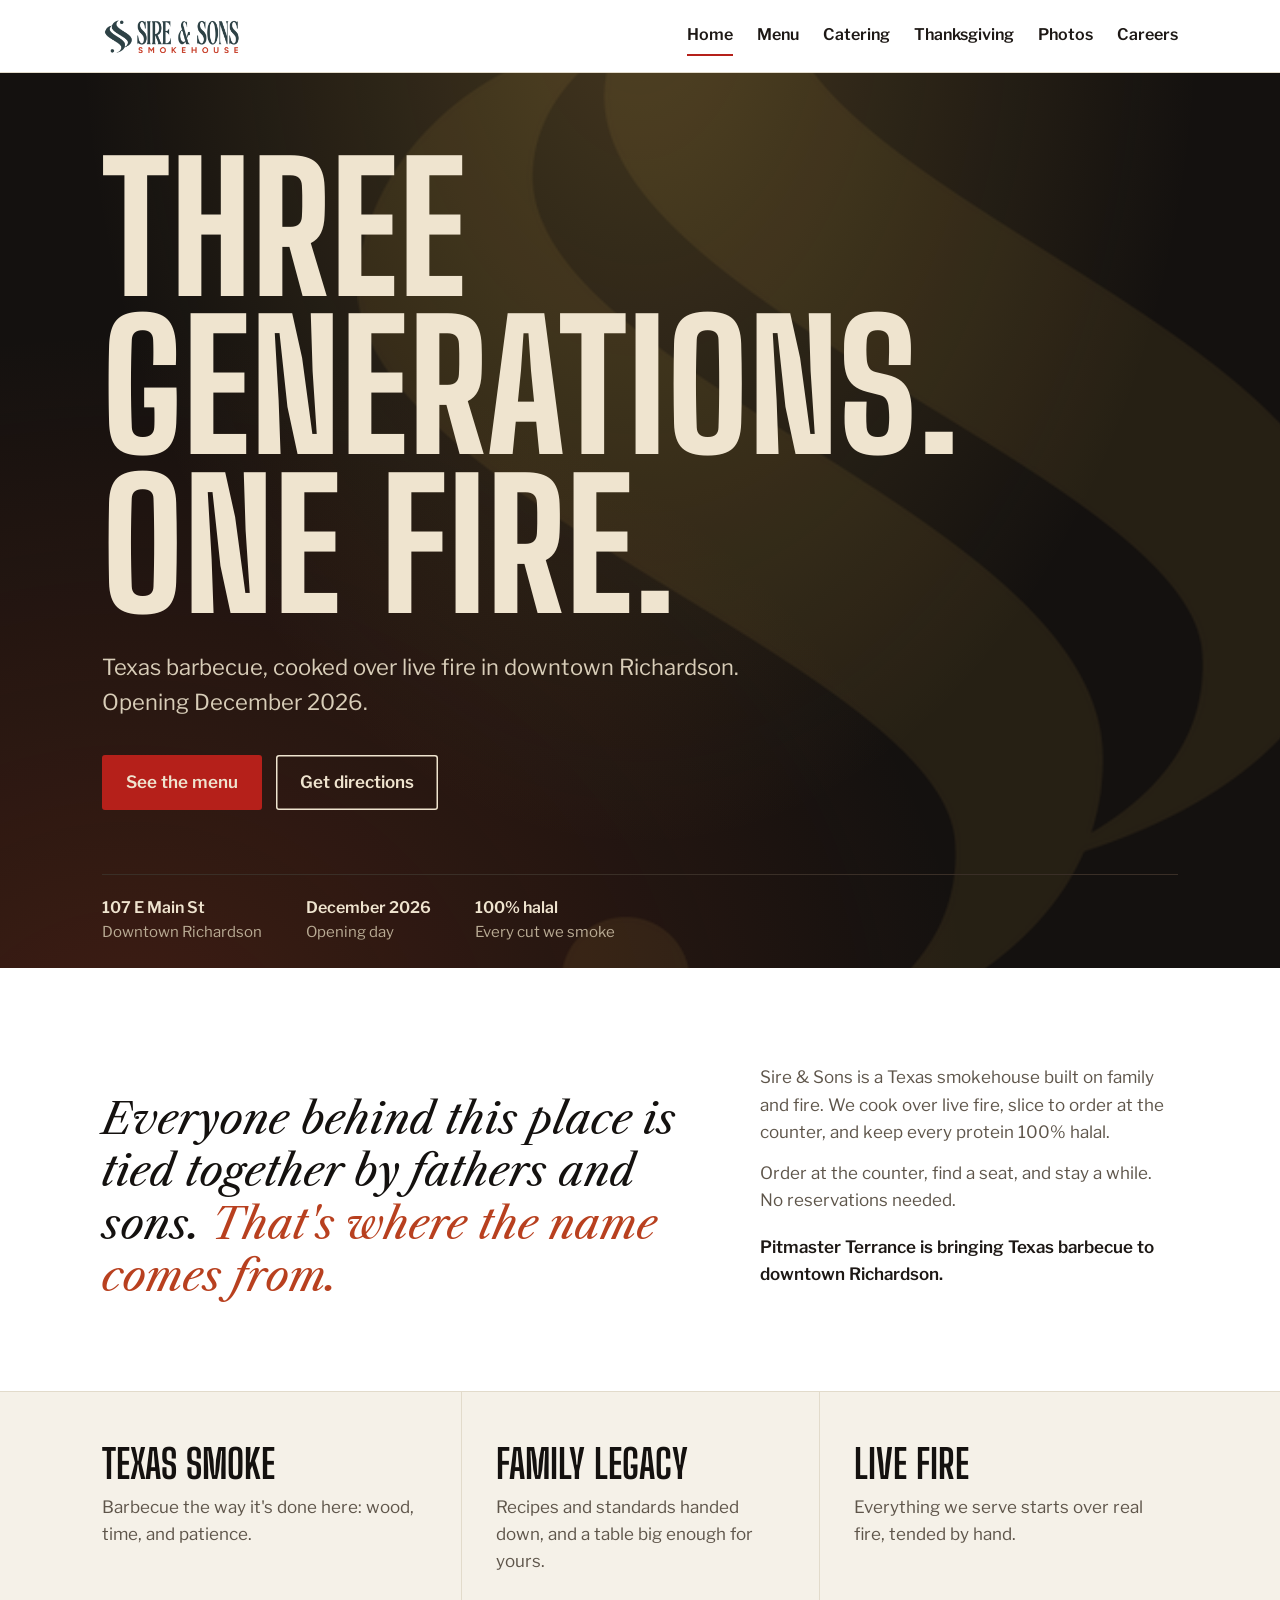
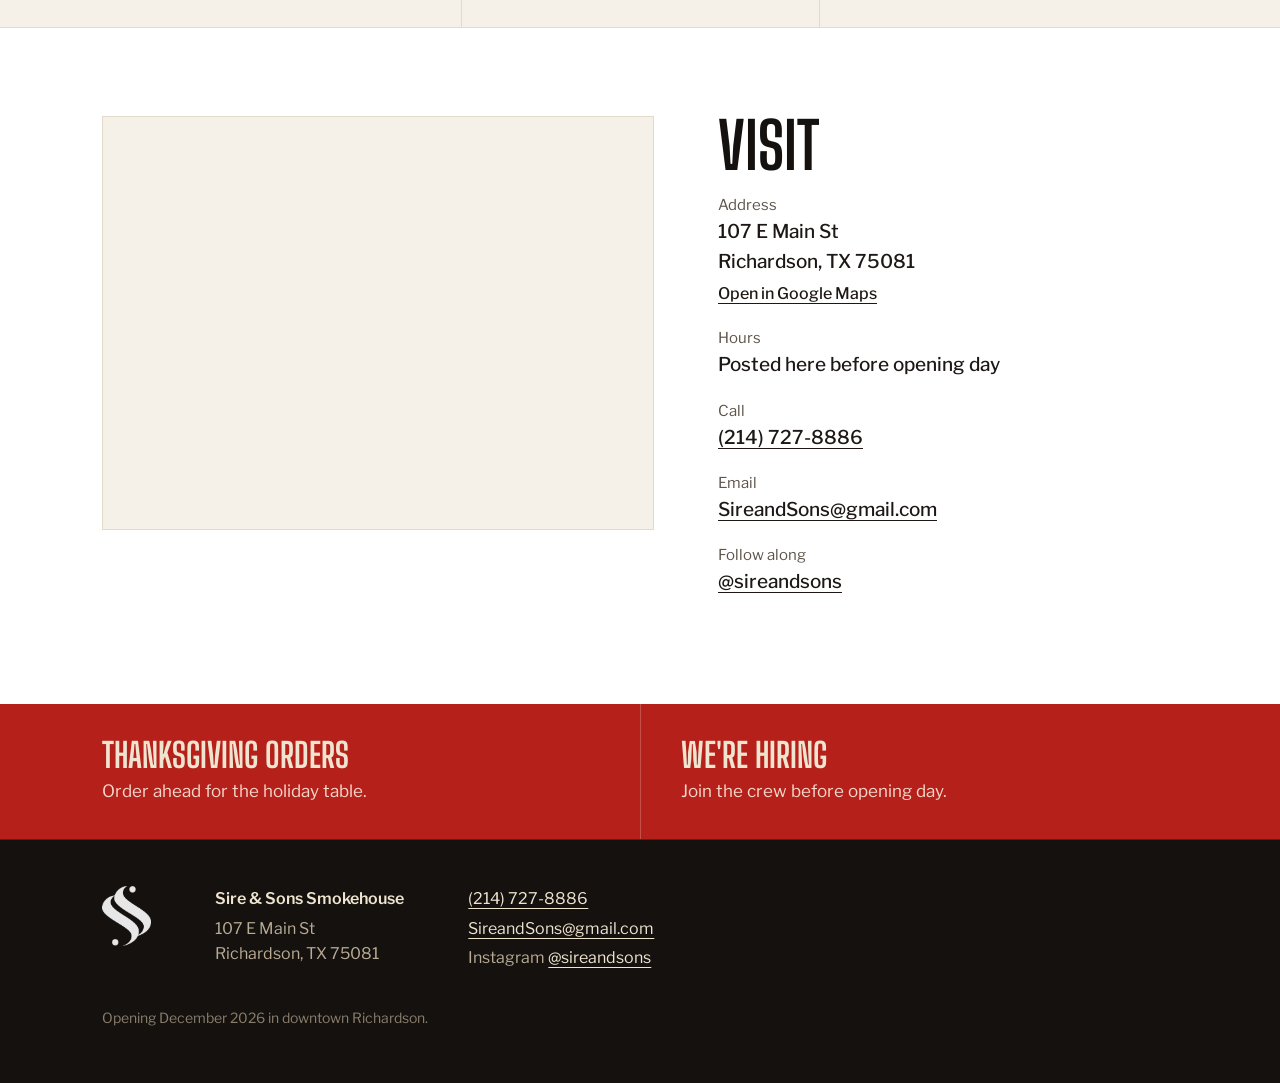
==== index.html @ 44542e50 "Add files via upload" ====
<!doctype html>
<html lang="en">
<head>
<meta charset="utf-8">
<meta name="viewport" content="width=device-width, initial-scale=1">
<title>Sire &amp; Sons Smokehouse | Texas BBQ in Downtown Richardson</title>
<meta name="description" content="Texas barbecue cooked over live fire at 107 E Main St in downtown Richardson, TX. 100% halal meats. Opening December 2026.">
<meta property="og:title" content="Sire &amp; Sons Smokehouse | Texas BBQ in Downtown Richardson">
<meta property="og:description" content="Texas barbecue cooked over live fire at 107 E Main St in downtown Richardson, TX. 100% halal meats. Opening December 2026.">
<link rel="icon" type="image/png" href="img/favicon.png">
<link rel="stylesheet" href="css/style.css">
</head>
<body>
<a class="skip" href="#main">Skip to content</a>
<header class="top">
  <div class="wrap">
    <a class="brand" href="index.html" aria-label="Sire &amp; Sons Smokehouse, home"><img src="img/logo.png" alt="Sire &amp; Sons Smokehouse" width="140" height="44"></a>
    <nav aria-label="Main">
      <a href="index.html" aria-current="page">Home</a>
      <a href="menu.html">Menu</a>
      <a href="catering.html">Catering</a>
      <a href="thanksgiving.html">Thanksgiving</a>
      <a href="photos.html">Photos</a>
      <a href="careers.html">Careers</a>
    </nav>
  </div>
</header>

<main id="main">
  <section class="h-hero">
    <div class="wrap">
      <h1 class="display">Three generations.<br>One fire.</h1>
      <p class="sub">Texas barbecue, cooked over live fire in downtown Richardson. Opening December 2026.</p>
      <p class="actions">
        <a class="btn" href="menu.html">See the menu</a>
        <a class="btn line" href="https://www.google.com/maps/search/?api=1&amp;query=107+E+Main+St+Richardson+TX+75081">Get directions</a>
      </p>
      <div class="strip">
        <div><b>107 E Main St</b>Downtown Richardson</div>
        <div><b>December 2026</b>Opening day</div>
        <div><b>100% halal</b>Every cut we smoke</div>
      </div>
    </div>
    <img class="mark" src="img/mark-gold.png" alt="" aria-hidden="true">
  </section>

  <section class="story">
    <div class="wrap">
      <blockquote>Everyone behind this place is tied together by fathers and sons. <span>That's where the name comes from.</span></blockquote>
      <div>
        <p>Sire &amp; Sons is a Texas smokehouse built on family and fire. We cook over live fire, slice to order at the counter, and keep every protein 100% halal.</p>
        <p>Order at the counter, find a seat, and stay a while. No reservations needed.</p>
        <p class="who">Pitmaster Terrance is bringing Texas barbecue to downtown Richardson.</p>
      </div>
    </div>
  </section>

  <section class="pillars" aria-label="What we stand for">
    <div class="wrap">
      <div class="pillar"><h3>Texas smoke</h3><p>Barbecue the way it's done here: wood, time, and patience.</p></div>
      <div class="pillar"><h3>Family legacy</h3><p>Recipes and standards handed down, and a table big enough for yours.</p></div>
      <div class="pillar"><h3>Live fire</h3><p>Everything we serve starts over real fire, tended by hand.</p></div>
    </div>
  </section>

  <section class="visit">
    <div class="wrap">
      <div class="map"><iframe src="https://maps.google.com/maps?q=107%20E%20Main%20St%2C%20Richardson%2C%20TX%2075081&amp;z=16&amp;output=embed" title="Map to 107 E Main St, Richardson" loading="lazy" referrerpolicy="no-referrer-when-downgrade"></iframe></div>
      <div>
        <h2>Visit</h2>
        <dl>
          <dt>Address</dt><dd>107 E Main St<br>Richardson, TX 75081<br><a href="https://www.google.com/maps/search/?api=1&amp;query=107+E+Main+St+Richardson+TX+75081" style="font-size:16px">Open in Google Maps</a></dd>
          <dt>Hours</dt><dd>Posted here before opening day</dd>
          <dt>Call</dt><dd><a href="tel:+12147278886">(214) 727-8886</a></dd>
          <dt>Email</dt><dd><a href="mailto:SireandSons@gmail.com">SireandSons@gmail.com</a></dd>
          <dt>Follow along</dt><dd><a href="https://www.instagram.com/sireandsons/">@sireandsons</a></dd>
        </dl>
      </div>
    </div>
  </section>

  <section class="notes" aria-label="More from Sire &amp; Sons">
    <div class="wrap">
      <a href="thanksgiving.html"><span class="t">Thanksgiving orders</span><span class="d">Order ahead for the holiday table.</span></a>
      <a href="careers.html"><span class="t">We're hiring</span><span class="d">Join the crew before opening day.</span></a>
    </div>
  </section>
</main>

<footer>
  <div class="wrap">
    <img src="img/mark-white.png" alt="" width="49" height="60">
    <div>
      <p><strong>Sire &amp; Sons Smokehouse</strong></p>
      <p>107 E Main St<br>Richardson, TX 75081</p>
    </div>
    <div>
      <p><a href="tel:+12147278886">(214) 727-8886</a></p>
      <p><a href="mailto:SireandSons@gmail.com">SireandSons@gmail.com</a></p>
      <p>Instagram <a href="https://www.instagram.com/sireandsons/">@sireandsons</a></p>
    </div>
    <p class="small">Opening December 2026 in downtown Richardson.</p>
  </div>
</footer>
</body>
</html>
---- css/style.css ----
@font-face{font-family:'Big Shoulders Display';font-style:normal;font-weight:700;font-display:swap;src:url(../fonts/big-shoulders-display-700-normal.woff2) format('woff2')}
@font-face{font-family:'Big Shoulders Display';font-style:normal;font-weight:800;font-display:swap;src:url(../fonts/big-shoulders-display-800-normal.woff2) format('woff2')}
@font-face{font-family:'Libre Franklin';font-style:normal;font-weight:400;font-display:swap;src:url(../fonts/libre-franklin-400-normal.woff2) format('woff2')}
@font-face{font-family:'Libre Franklin';font-style:normal;font-weight:500;font-display:swap;src:url(../fonts/libre-franklin-500-normal.woff2) format('woff2')}
@font-face{font-family:'Libre Franklin';font-style:normal;font-weight:600;font-display:swap;src:url(../fonts/libre-franklin-600-normal.woff2) format('woff2')}
@font-face{font-family:'Libre Caslon Text';font-style:italic;font-weight:400;font-display:swap;src:url(../fonts/libre-caslon-text-400-italic.woff2) format('woff2')}
:root{--char:#14110F;--char-2:#1D1815;--char-rule:#3A2F27;--cream:#EFE4CF;--char-muted:#B9AB94;
--gold:#C9A24B;--gold-soft:#E0C27A;--red:#B5201A;--red-dark:#CC2A22;--rust:#B8401F;--ember:#7A2412;
--paper:#FFFFFF;--band:#F5F1E8;--card:#FBF8F1;--rule:#E2DBCB;--ink:#1D1815;--muted:#5E554A;
--display:'Big Shoulders Display','Arial Narrow',Impact,sans-serif;
--text:'Libre Franklin','Helvetica Neue',Arial,sans-serif;
--serif:'Libre Caslon Text',Georgia,serif}
*{box-sizing:border-box}
html{scroll-behavior:smooth}
body{margin:0;background:var(--paper);color:var(--ink);font-family:var(--text);font-size:17px;line-height:1.6;-webkit-font-smoothing:antialiased}
img{max-width:100%;height:auto}
a{color:var(--red);text-underline-offset:4px}
:focus-visible{outline:3px solid var(--red);outline-offset:3px}
.skip{position:absolute;left:-999px;top:8px;background:var(--paper);color:var(--ink);padding:10px 14px;z-index:10}
.skip:focus{left:8px}
.wrap{max-width:1120px;margin:0 auto;padding:0 22px}
.display{font-family:var(--display);font-weight:800;text-transform:uppercase;line-height:.9;letter-spacing:.005em;margin:0}
.serif{font-family:var(--serif);font-style:italic;font-weight:400}
h2{font-family:var(--display);font-weight:700;text-transform:uppercase;font-size:clamp(40px,6vw,64px);line-height:.95;margin:0 0 16px;color:var(--char)}
.btn{display:inline-block;background:var(--red);color:var(--cream);font-weight:600;font-size:17px;text-decoration:none;padding:14px 24px;border-radius:3px}
.btn:hover{background:var(--red-dark)}
.btn.line{background:transparent;color:inherit;box-shadow:inset 0 0 0 1.5px currentColor}
.btn.line:hover{background:rgba(255,255,255,.08)}
.muted{color:var(--muted)}

/* header */
.top{background:var(--paper);border-bottom:1px solid var(--rule)}
.top .wrap{display:flex;align-items:center;justify-content:space-between;gap:16px;padding-top:14px;padding-bottom:14px}
.brand{display:block;line-height:0}
.brand img{height:44px;width:auto}
.top nav{display:flex;flex-wrap:wrap;justify-content:flex-end;gap:4px 24px}
.top nav a{color:var(--ink);text-decoration:none;font-weight:600;font-size:16px;padding:6px 0;border-bottom:2px solid transparent}
.top nav a:hover{border-bottom-color:var(--rule)}
.top nav a[aria-current=page]{border-bottom-color:var(--red)}
@media(max-width:760px){.top .wrap{flex-direction:column;align-items:flex-start;gap:8px}.top nav{justify-content:flex-start;gap:0 18px}.top nav a{font-size:15px}}

/* footer */
footer{border-top:1px solid var(--char-rule);background:var(--char);color:var(--char-muted);padding:46px 0 50px;font-size:16px}
footer .wrap{display:flex;flex-wrap:wrap;gap:26px 64px;align-items:flex-start}
footer img{height:60px;width:auto;opacity:.9}
footer p{margin:0 0 4px}
footer a{color:var(--cream)}
footer strong{color:var(--cream);font-weight:600}
footer .small{flex-basis:100%;font-size:14px;color:#8A7E6B;margin-top:6px}

/* ---------- home ---------- */
.h-hero{position:relative;overflow:hidden;color:var(--cream);background:
 radial-gradient(ellipse at 50% -10%,rgba(201,162,75,.26),transparent 62%),
 radial-gradient(ellipse at 10% 110%,rgba(184,64,31,.26),transparent 52%),var(--char)}
.h-hero .wrap{position:relative;z-index:1;padding-top:76px}
.h-hero h1{font-size:clamp(62px,14.5vw,176px)}
.h-hero .sub{font-size:clamp(18px,2.3vw,22px);max-width:30em;margin:26px 0 0;color:#D8CDB8}
.h-hero .actions{display:flex;flex-wrap:wrap;gap:14px;margin:34px 0 0}
.h-hero .mark{position:absolute;right:-70px;bottom:-90px;height:135%;width:auto;opacity:.10;pointer-events:none}
.strip{display:flex;flex-wrap:wrap;gap:10px 44px;margin-top:64px;padding:20px 0 24px;border-top:1px solid var(--char-rule);font-size:15px;color:var(--char-muted)}
.strip b{display:block;color:var(--cream);font-weight:600;font-size:16px}

.story{padding:96px 0 88px}
.story .wrap{display:grid;gap:36px 72px;grid-template-columns:1fr}
@media(min-width:900px){.story .wrap{grid-template-columns:7fr 5fr;align-items:end}}
.story blockquote{margin:0;font-family:var(--serif);font-style:italic;font-size:clamp(28px,3.6vw,42px);line-height:1.25;color:var(--char)}
.story blockquote span{color:var(--rust)}
.story p{margin:0 0 14px;color:var(--muted)}
.story .who{color:var(--ink);font-weight:600;margin-top:20px}

.pillars{background:var(--band);border-top:1px solid var(--rule);border-bottom:1px solid var(--rule)}
.pillars .wrap{display:grid;grid-template-columns:1fr}
@media(min-width:800px){.pillars .wrap{grid-template-columns:repeat(3,1fr)}}
.pillar{padding:40px 0;border-bottom:1px solid var(--rule)}
.pillar:last-child{border-bottom:0}
@media(min-width:800px){.pillar{padding:52px 34px;border-bottom:0;border-left:1px solid var(--rule)}.pillar:first-child{border-left:0;padding-left:0}}
.pillar h3{font-family:var(--display);font-weight:700;text-transform:uppercase;font-size:40px;line-height:1;margin:0 0 10px;color:var(--char)}
.pillar p{margin:0;color:var(--muted);max-width:24em}

.visit{padding:88px 0}
.visit .wrap{display:grid;gap:40px 64px;grid-template-columns:1fr}
@media(min-width:900px){.visit .wrap{grid-template-columns:6fr 5fr;align-items:start}}
.map{position:relative;aspect-ratio:4/3;background:var(--band);border:1px solid var(--rule)}
.map iframe{position:absolute;inset:0;width:100%;height:100%;border:0;filter:grayscale(.35)}
dl{margin:0}
dt{color:var(--muted);font-size:15px}
dd{margin:0 0 18px;font-size:19px;font-weight:500}
dd a{color:var(--ink)}
dd a:hover{color:var(--red)}

.notes{background:var(--red);color:var(--cream)}
.notes .wrap{display:grid;grid-template-columns:1fr;gap:0}
@media(min-width:800px){.notes .wrap{grid-template-columns:1fr 1fr}}
.notes a{display:block;padding:30px 0;color:var(--cream);text-decoration:none;border-bottom:1px solid rgba(239,228,207,.25)}
@media(min-width:800px){.notes a{border-bottom:0;padding:34px 0}.notes a+a{border-left:1px solid rgba(239,228,207,.25);padding-left:40px}}
.notes .t{font-family:var(--display);font-weight:700;text-transform:uppercase;font-size:34px;line-height:1;display:block}
.notes .d{display:block;margin-top:6px;color:#F3D9CC}
.notes a:hover .t{text-decoration:underline;text-underline-offset:6px;text-decoration-thickness:2px}

/* ---------- menu ---------- */
.menu-page{background:var(--card);padding:64px 0 96px}
.menu-card{max-width:880px;margin:0 auto;padding:0 22px;text-align:center}
.menu-card .mark{width:56px;margin:0 auto 18px;display:block}
.menu-card h1{font-size:clamp(84px,17vw,168px);color:var(--char)}
.menu-card .sub{font-family:var(--serif);font-style:italic;font-size:20px;color:var(--muted);margin:10px 0 0}
.dbl{border:0;border-top:1px solid var(--char);border-bottom:1px solid var(--char);height:5px;margin:40px 0}
.cats{list-style:none;margin:0;padding:0;display:grid;grid-template-columns:1fr;gap:0 56px;text-align:left}
@media(min-width:680px){.cats{grid-template-columns:1fr 1fr}}
.cats li{display:flex;align-items:baseline;gap:12px;padding:16px 0;border-bottom:1px dotted #B9AB94}
.cats .n{font-family:var(--display);font-weight:700;text-transform:uppercase;font-size:34px;line-height:1;color:var(--char)}
.cats .lead{flex:1;border-bottom:1px dotted transparent}
.cats .s{font-size:14px;color:var(--muted);white-space:nowrap}
.menu-note{margin:44px auto 0;max-width:34em}
.menu-note p{margin:0 0 10px}
.menu-note .serif{font-size:22px;color:var(--char)}
.halal{display:inline-block;margin-top:18px;padding:8px 16px;border:1.5px solid var(--rust);color:var(--rust);font-weight:600;font-size:15px;border-radius:2px}

/* ---------- catering ---------- */
.cat{display:grid;grid-template-columns:1fr;min-height:70vh}
@media(min-width:900px){.cat{grid-template-columns:5fr 7fr}}
.cat .side{background:var(--char);color:var(--cream);padding:64px 22px 56px;position:relative;overflow:hidden}
@media(min-width:900px){.cat .side{padding:88px 56px}}
.cat .side h1{font-size:clamp(72px,10vw,140px);position:relative;z-index:1}
.cat .side .serif{font-size:22px;color:var(--gold-soft);margin:16px 0 0;position:relative;z-index:1}
.cat .side img{position:absolute;right:-40px;bottom:-60px;width:70%;opacity:.08}
.cat .body{padding:56px 22px 72px}
@media(min-width:900px){.cat .body{padding:88px 64px}}
.cat .body .tag{display:inline-block;background:var(--band);border:1px solid var(--rule);padding:6px 12px;font-weight:600;font-size:14px;margin:0 0 22px}
.cat .body p{max-width:34em;margin:0 0 16px}
.ask{margin:34px 0 0;padding:26px 0 0;border-top:1px solid var(--rule);max-width:34em}
.ask h2{font-size:36px;margin-bottom:10px}
.ask ul{margin:0 0 24px;padding-left:20px;color:var(--muted)}
.ask li{margin:0 0 4px}
.ask li::marker{color:var(--rust)}

/* ---------- thanksgiving ---------- */
.tg-hero{background:var(--ember);color:var(--cream);text-align:center;padding:76px 0 64px;position:relative;overflow:hidden}
.tg-hero::after{content:"";position:absolute;inset:auto 0 0 0;height:6px;background:var(--gold)}
.tg-hero .over{font-family:var(--serif);font-style:italic;font-size:22px;color:var(--gold-soft);margin:0 0 8px}
.tg-hero h1{font-size:clamp(64px,12vw,148px)}
.tg-hero p.sub{max-width:30em;margin:22px auto 0;color:#F1DCCF;font-size:19px}
.tg{padding:72px 0 96px;background:var(--card)}
.tg .inner{max-width:760px;margin:0 auto;padding:0 22px}
.steps{display:grid;grid-template-columns:1fr;gap:0;margin:0 0 40px;border-top:1px solid var(--rule)}
@media(min-width:680px){.steps{grid-template-columns:repeat(3,1fr)}}
.steps div{padding:18px 18px 18px 0;border-bottom:1px solid var(--rule)}
.steps b{display:block;font-family:var(--display);font-weight:700;text-transform:uppercase;font-size:26px;line-height:1.05;color:var(--char)}
.steps span{display:block;color:var(--muted);font-size:15px;line-height:1.5;margin-top:4px}
.panel{background:var(--paper);border:1px solid var(--rule);border-radius:4px;padding:28px 24px}
.apply .panel{background:transparent;border:0;border-top:2px solid var(--char);border-radius:0;padding:22px 0 0;max-width:680px}
.apply .panel iframe{min-height:0}
.apply .lead{max-width:680px}
.panel iframe{width:100%;border:0;min-height:560px;display:block}
.panel iframe[hidden],.note[hidden]{display:none}
.note{margin:0;color:var(--muted)}
.note strong{display:block;color:var(--ink);font-size:20px;margin-bottom:6px}

/* ---------- photos ---------- */
.ph{background:var(--char);color:var(--cream);min-height:76vh;display:flex;align-items:center;position:relative;overflow:hidden}
.ph .wrap{position:relative;z-index:1;padding-top:80px;padding-bottom:80px;width:100%}
.ph h1{font-size:clamp(80px,16vw,200px);color:var(--cream)}
.ph h1 em{font-style:normal;color:var(--gold)}
.ph .serif{font-size:clamp(20px,2.4vw,26px);color:var(--char-muted);max-width:26em;margin:22px 0 30px}
.ph .bg{position:absolute;right:4%;top:50%;transform:translateY(-50%);height:88%;width:auto;opacity:.16}
.frames{display:grid;grid-template-columns:repeat(3,1fr);gap:10px;margin-top:56px;max-width:520px}
.frames div{aspect-ratio:1;border:1px solid var(--char-rule)}

/* ---------- careers ---------- */
.c-hero{position:relative;overflow:hidden;color:var(--cream);background:radial-gradient(ellipse at 90% 120%,rgba(184,64,31,.30),transparent 55%),var(--char)}
.c-hero .wrap{position:relative;z-index:1;padding-top:60px;padding-bottom:62px;display:grid;gap:26px 56px;grid-template-columns:1fr}
@media(min-width:900px){.c-hero .wrap{grid-template-columns:7fr 5fr;align-items:end}}
.c-hero h1{font-size:clamp(60px,11vw,132px)}
.c-hero p{margin:0 0 20px;color:#D8CDB8;font-size:19px}
.c-hero .roles{margin:0;padding:0;list-style:none;border-top:1px solid var(--char-rule)}
.c-hero .roles li{border-bottom:1px solid var(--char-rule)}
.c-hero .roles a{display:block;padding:10px 0;color:var(--cream);text-decoration:none;font-weight:600}
.c-hero .roles a:hover{color:var(--gold-soft)}
.jobs{padding:76px 0}
.job{display:grid;gap:18px 56px;grid-template-columns:1fr;padding:44px 0;border-top:1px solid var(--rule)}
.job:first-of-type{border-top:0;padding-top:0}
@media(min-width:880px){.job{grid-template-columns:4fr 8fr}}
.job h2{margin:0;font-size:clamp(44px,5.5vw,62px)}
.job .where{color:var(--muted);margin:6px 0 0;font-size:16px}
.job .cols{display:grid;gap:22px 40px;grid-template-columns:1fr}
@media(min-width:620px){.job .cols{grid-template-columns:1fr 1fr}}
.job h3{font-size:17px;font-weight:600;margin:0 0 8px}
.job ul{margin:0;padding-left:19px}
.job li{margin:0 0 7px}
.job li::marker{color:var(--rust)}
.fine{color:var(--muted);font-size:15px;max-width:44em;margin:34px 0 0}
.apply{background:var(--band);border-top:1px solid var(--rule);padding:76px 0}
.apply .lead{color:var(--muted);margin:0 0 26px;max-width:32em}
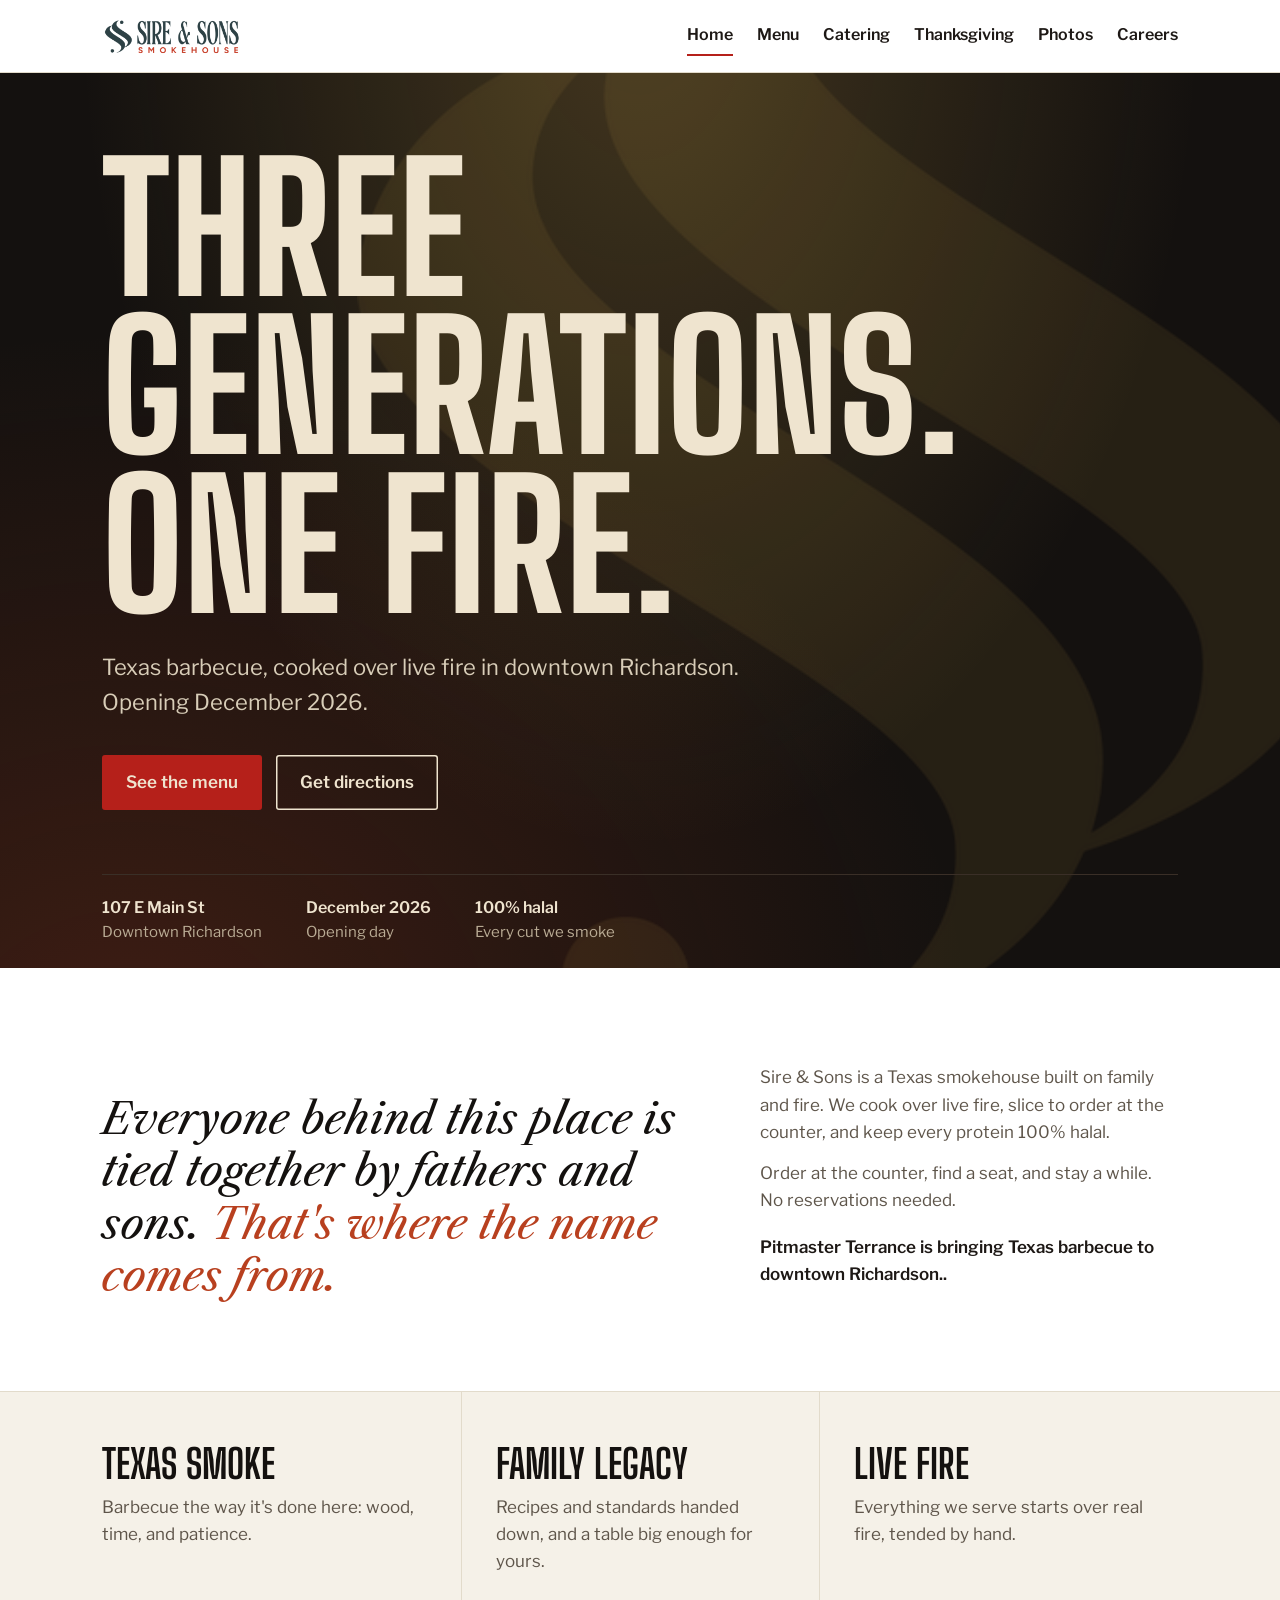
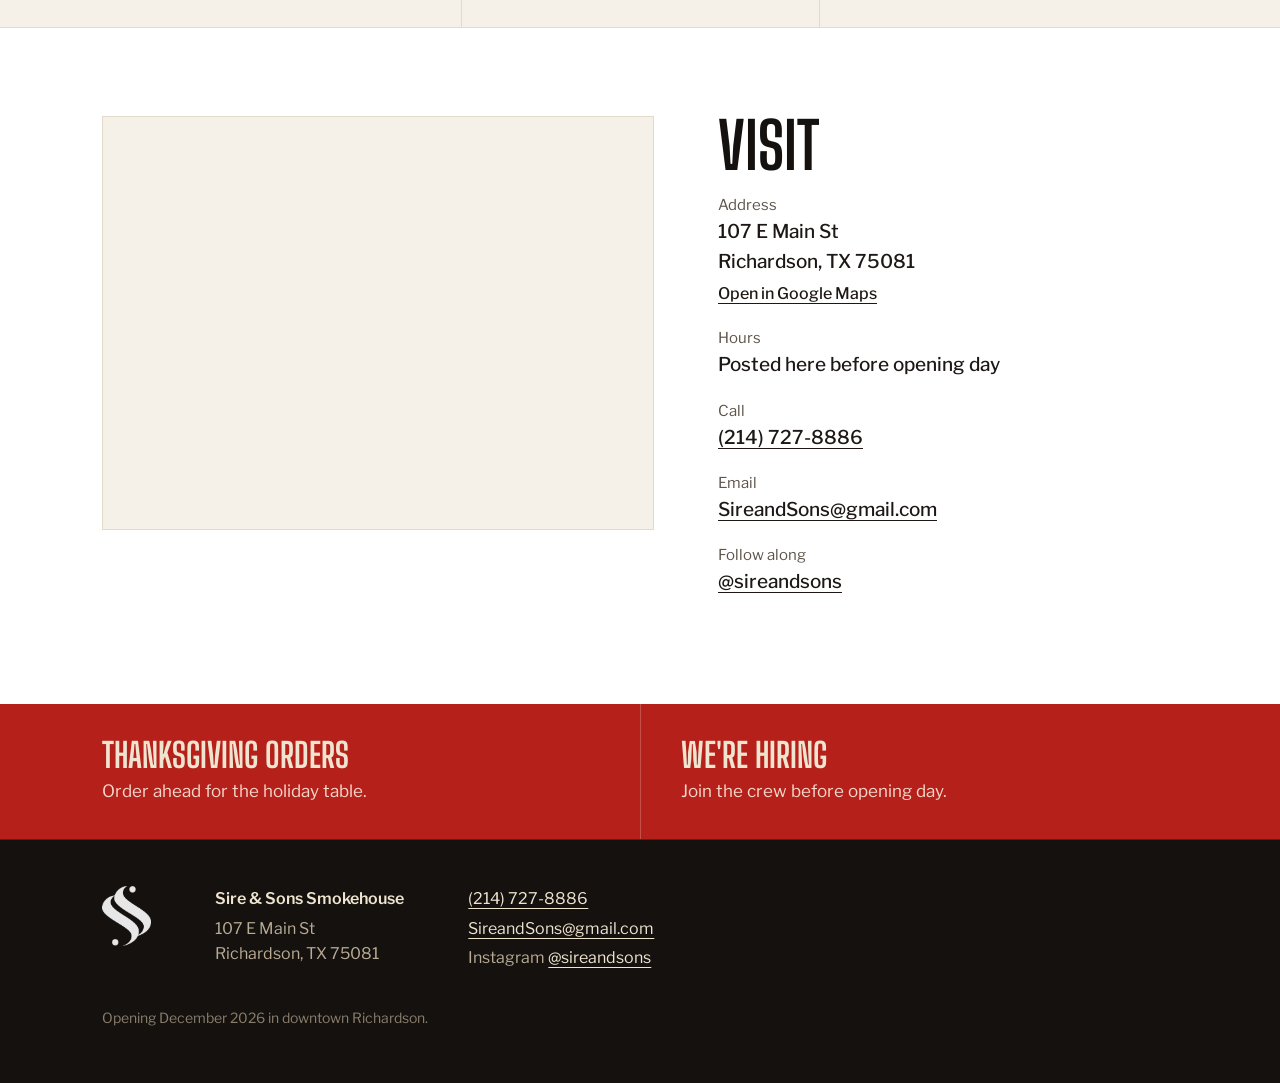
==== commit 9fa3e504: "test desc" ====
--- a/index.html
+++ b/index.html
@@ -50,7 +50,7 @@
       <div>
         <p>Sire &amp; Sons is a Texas smokehouse built on family and fire. We cook over live fire, slice to order at the counter, and keep every protein 100% halal.</p>
         <p>Order at the counter, find a seat, and stay a while. No reservations needed.</p>
-        <p class="who">Pitmaster Terrance is bringing Texas barbecue to downtown Richardson.</p>
+        <p class="who">Pitmaster Terrance is bringing Texas barbecue to downtown Richardson..</p>
       </div>
     </div>
   </section>
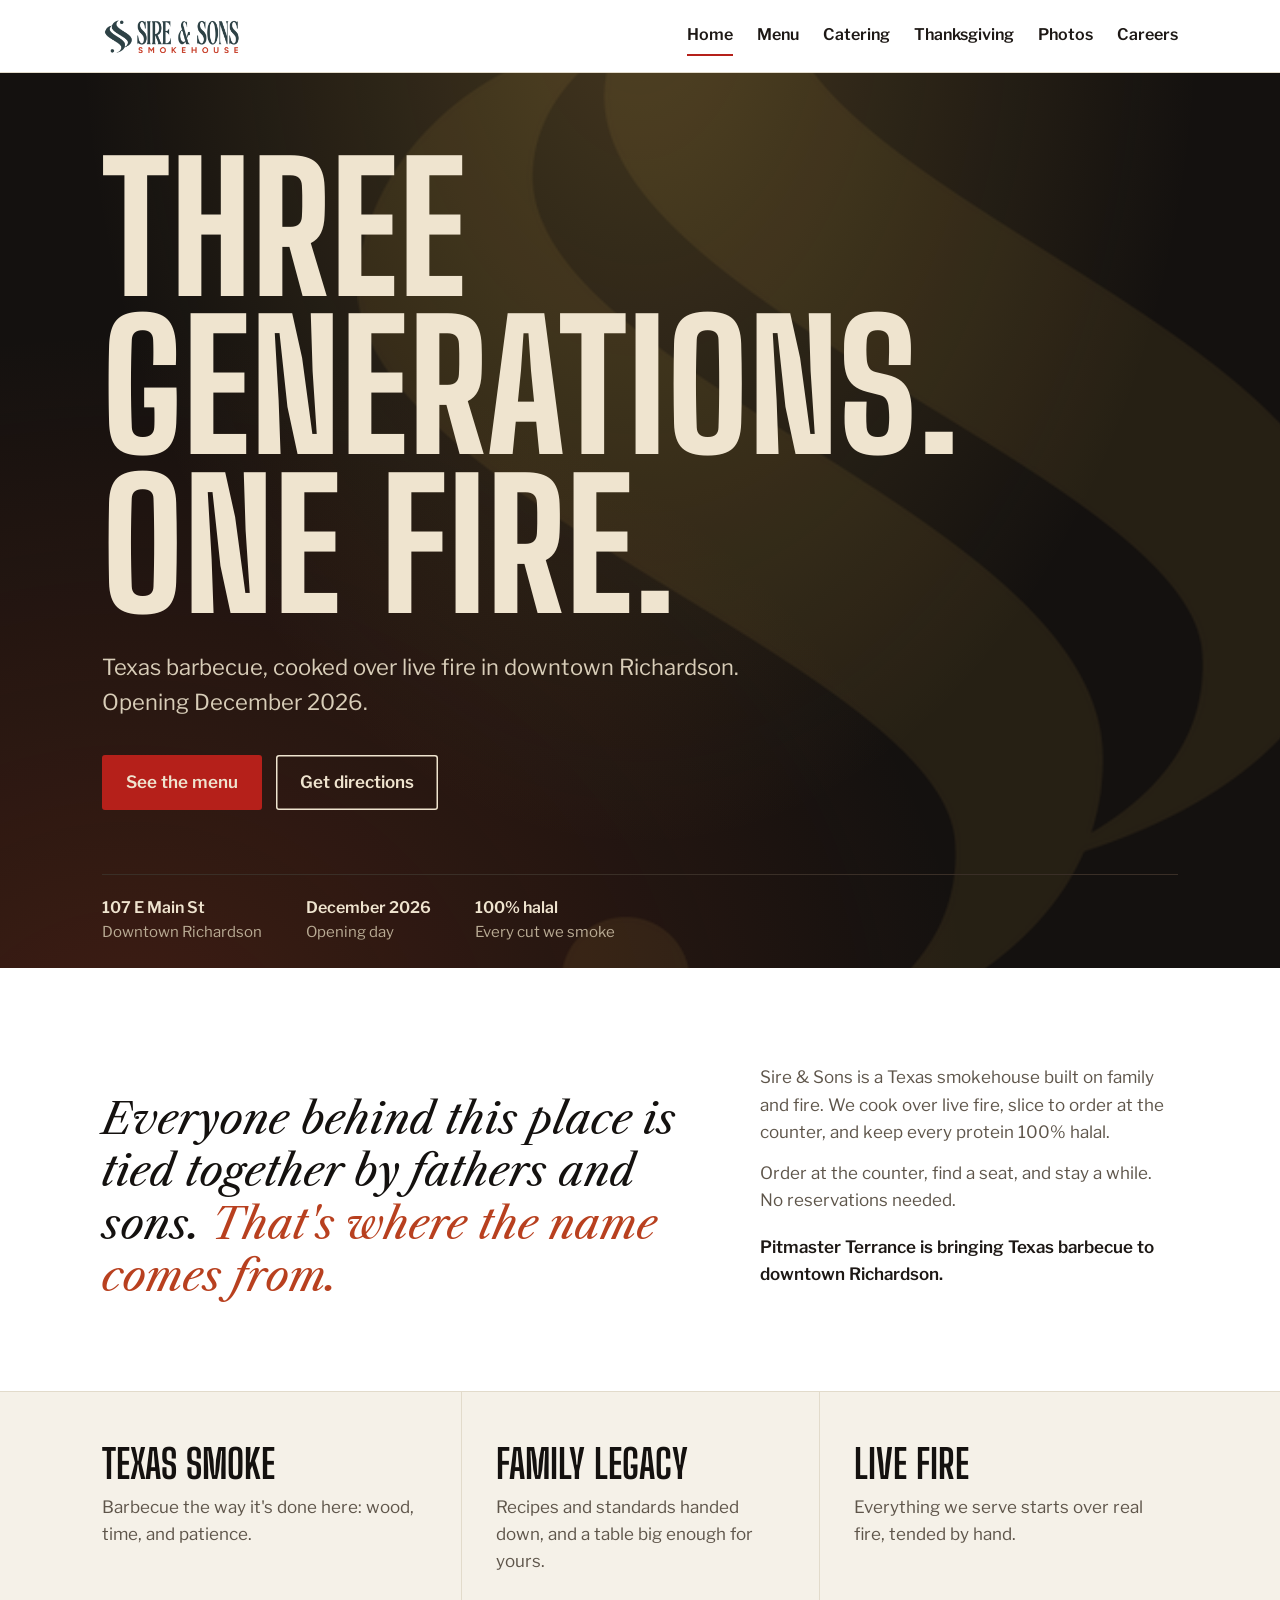
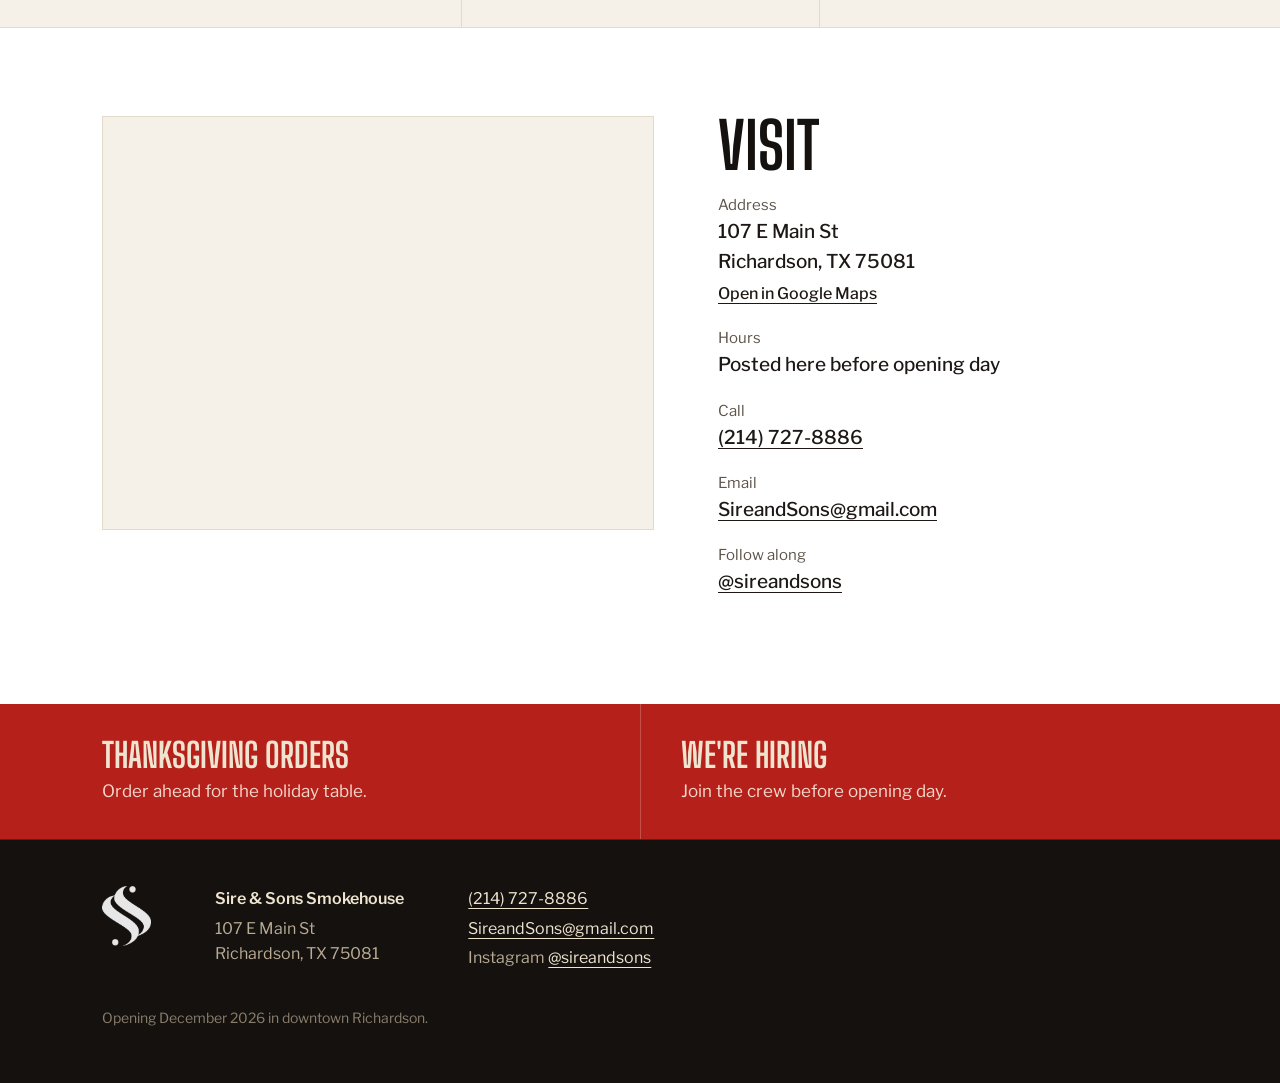
==== commit ed726854: "Fix typo in Pitmaster description" ====
--- a/index.html
+++ b/index.html
@@ -50,7 +50,7 @@
       <div>
         <p>Sire &amp; Sons is a Texas smokehouse built on family and fire. We cook over live fire, slice to order at the counter, and keep every protein 100% halal.</p>
         <p>Order at the counter, find a seat, and stay a while. No reservations needed.</p>
-        <p class="who">Pitmaster Terrance is bringing Texas barbecue to downtown Richardson..</p>
+        <p class="who">Pitmaster Terrance is bringing Texas barbecue to downtown Richardson.</p>
       </div>
     </div>
   </section>
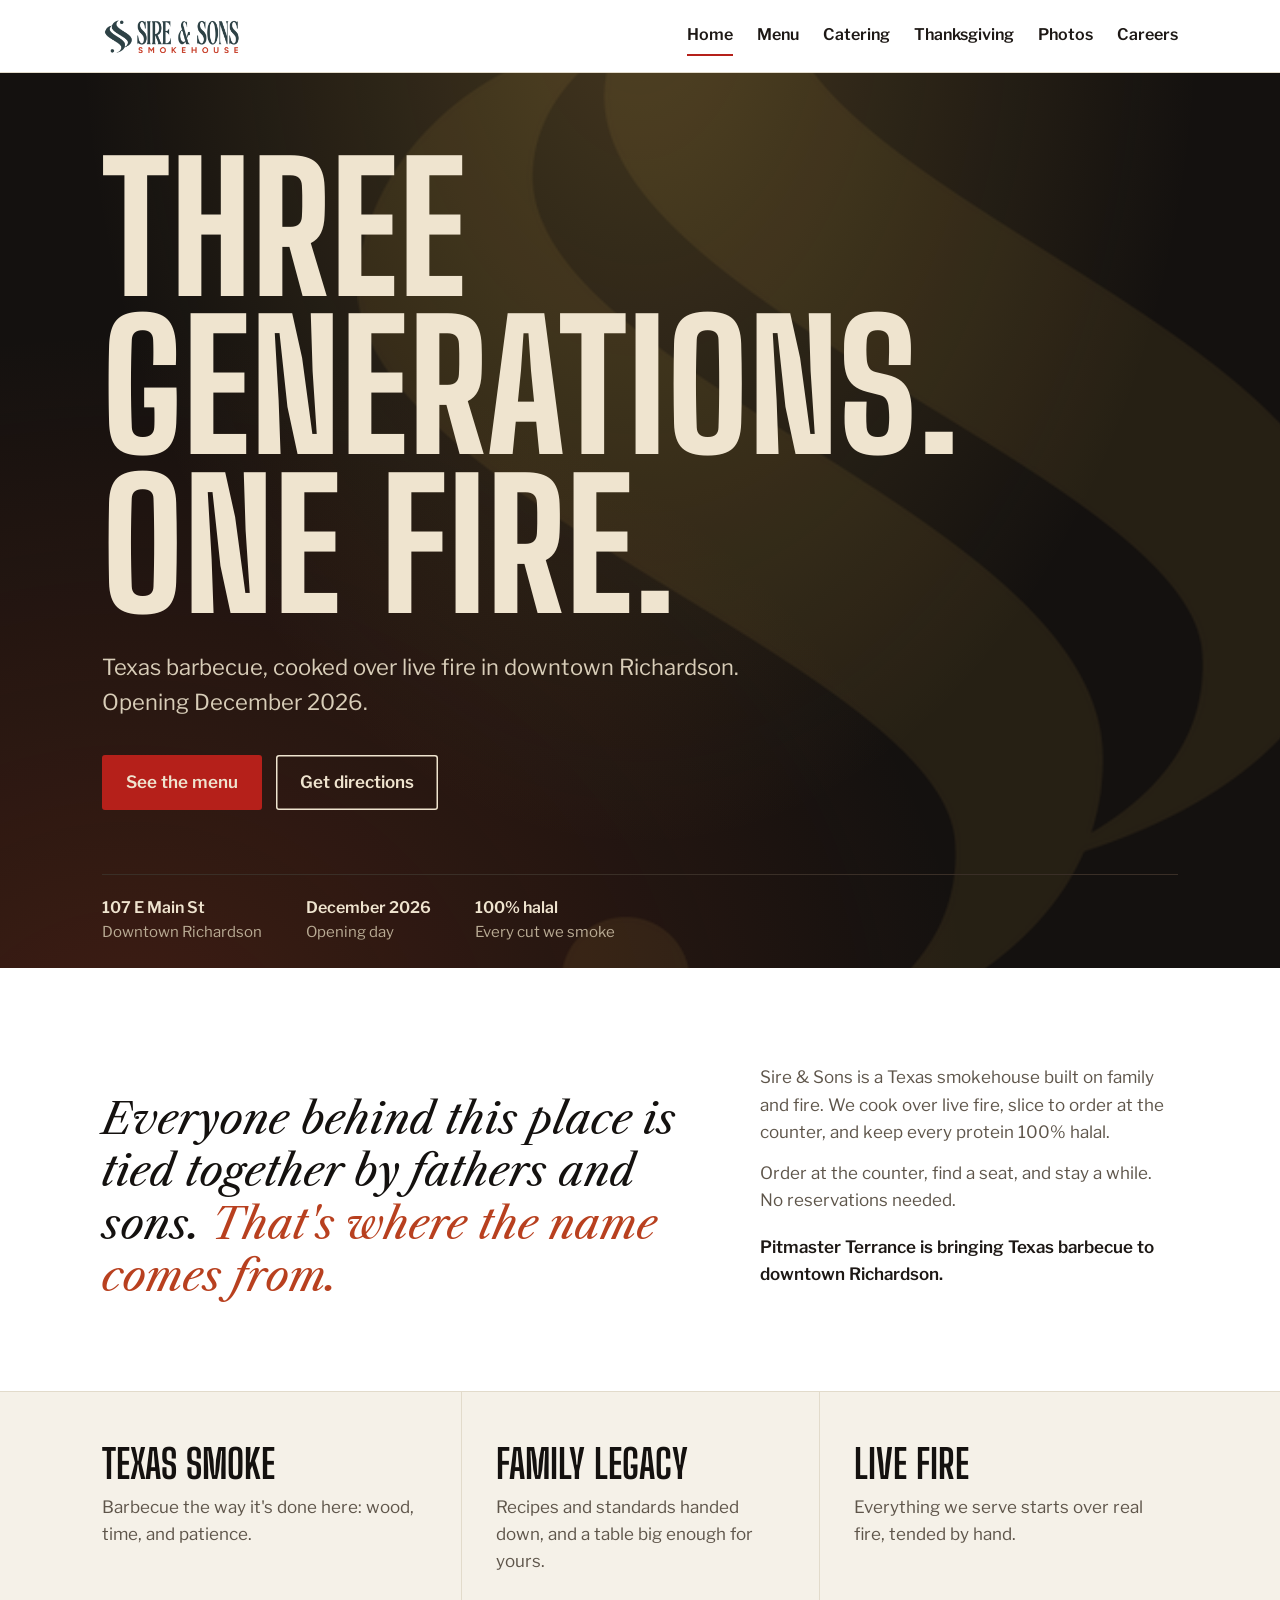
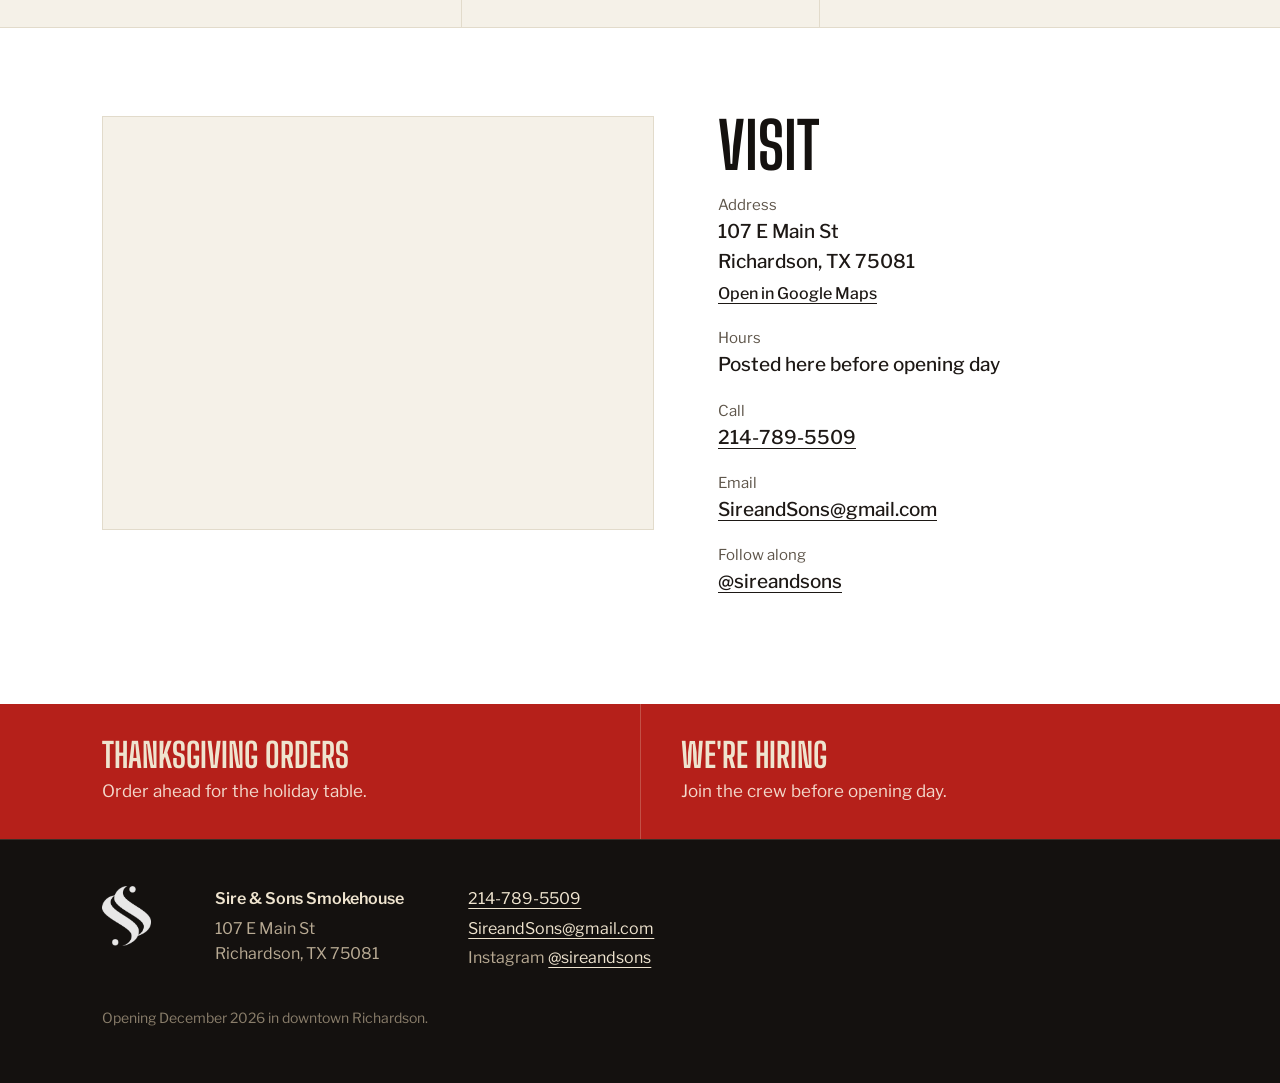
==== commit 11dcae74: "Update phone number to 214-789-5509 across site Co-Authored-By: Claude Sonnet 5.5 <noreply@anthropic" ====
--- a/index.html
+++ b/index.html
@@ -7,6 +7,7 @@
 <meta name="description" content="Texas barbecue cooked over live fire at 107 E Main St in downtown Richardson, TX. 100% halal meats. Opening December 2026.">
 <meta property="og:title" content="Sire &amp; Sons Smokehouse | Texas BBQ in Downtown Richardson">
 <meta property="og:description" content="Texas barbecue cooked over live fire at 107 E Main St in downtown Richardson, TX. 100% halal meats. Opening December 2026.">
+<meta name="theme-color" content="#FFFFFF">
 <link rel="icon" type="image/png" href="img/favicon.png">
 <link rel="stylesheet" href="css/style.css">
 </head>
@@ -71,7 +72,7 @@
         <dl>
           <dt>Address</dt><dd>107 E Main St<br>Richardson, TX 75081<br><a href="https://www.google.com/maps/search/?api=1&amp;query=107+E+Main+St+Richardson+TX+75081" style="font-size:16px">Open in Google Maps</a></dd>
           <dt>Hours</dt><dd>Posted here before opening day</dd>
-          <dt>Call</dt><dd><a href="tel:+12147278886">(214) 727-8886</a></dd>
+          <dt>Call</dt><dd><a href="tel:+12147895509">214-789-5509</a></dd>
           <dt>Email</dt><dd><a href="mailto:SireandSons@gmail.com">SireandSons@gmail.com</a></dd>
           <dt>Follow along</dt><dd><a href="https://www.instagram.com/sireandsons/">@sireandsons</a></dd>
         </dl>
@@ -95,7 +96,7 @@
       <p>107 E Main St<br>Richardson, TX 75081</p>
     </div>
     <div>
-      <p><a href="tel:+12147278886">(214) 727-8886</a></p>
+      <p><a href="tel:+12147895509">214-789-5509</a></p>
       <p><a href="mailto:SireandSons@gmail.com">SireandSons@gmail.com</a></p>
       <p>Instagram <a href="https://www.instagram.com/sireandsons/">@sireandsons</a></p>
     </div>
--- a/css/style.css
+++ b/css/style.css
@@ -12,7 +12,8 @@
 --serif:'Libre Caslon Text',Georgia,serif}
 *{box-sizing:border-box}
 html{scroll-behavior:smooth}
-body{margin:0;background:var(--paper);color:var(--ink);font-family:var(--text);font-size:17px;line-height:1.6;-webkit-font-smoothing:antialiased}
+html{-webkit-text-size-adjust:100%;text-size-adjust:100%}
+body{margin:0;-webkit-tap-highlight-color:rgba(181,32,26,.15);background:var(--paper);color:var(--ink);font-family:var(--text);font-size:17px;line-height:1.6;-webkit-font-smoothing:antialiased}
 img{max-width:100%;height:auto}
 a{color:var(--red);text-underline-offset:4px}
 :focus-visible{outline:3px solid var(--red);outline-offset:3px}
@@ -147,9 +148,6 @@
 .steps b{display:block;font-family:var(--display);font-weight:700;text-transform:uppercase;font-size:26px;line-height:1.05;color:var(--char)}
 .steps span{display:block;color:var(--muted);font-size:15px;line-height:1.5;margin-top:4px}
 .panel{background:var(--paper);border:1px solid var(--rule);border-radius:4px;padding:28px 24px}
-.apply .panel{background:transparent;border:0;border-top:2px solid var(--char);border-radius:0;padding:22px 0 0;max-width:680px}
-.apply .panel iframe{min-height:0}
-.apply .lead{max-width:680px}
 .panel iframe{width:100%;border:0;min-height:560px;display:block}
 .panel iframe[hidden],.note[hidden]{display:none}
 .note{margin:0;color:var(--muted)}
@@ -188,5 +186,70 @@
 .job li{margin:0 0 7px}
 .job li::marker{color:var(--rust)}
 .fine{color:var(--muted);font-size:15px;max-width:44em;margin:34px 0 0}
-.apply{background:var(--band);border-top:1px solid var(--rule);padding:76px 0}
-.apply .lead{color:var(--muted);margin:0 0 26px;max-width:32em}
+.apply{background:#1C1A18;color:var(--cream);padding:84px 0 96px;text-align:center}
+.apply h2{color:var(--cream);margin:0 0 14px}
+.apply .lead{color:var(--char-muted);margin:0 auto;max-width:30em}
+.apply .rule{width:56px;height:3px;background:var(--gold);border:0;margin:28px auto 36px}
+.apply .panel{background:transparent;border:0;border-radius:0;padding:0;margin:0 auto;max-width:680px;text-align:left}
+.apply .panel iframe{min-height:0;background:#1C1A18}
+.apply .note{color:var(--char-muted);text-align:center}
+.apply .note a{color:var(--gold-soft)}
+.panel iframe+.note{margin-top:18px;font-size:15px}
+
+/* ---------- mobile polish ---------- */
+.tg-hero .btn{margin-top:28px;min-width:200px;text-align:center}
+.tg{scroll-margin-top:0}
+#order{scroll-margin-top:12px}
+@media(max-width:760px){
+  /* tap targets: at least 44px */
+  .top nav a{padding:12px 0;font-size:16px;line-height:20px}
+  .top nav{gap:0 20px}
+  .top .wrap{padding-top:12px;padding-bottom:4px}
+  .btn{padding:15px 24px;min-height:48px;font-size:17px}
+  .h-hero .actions .btn{flex:1 1 150px;text-align:center}
+  footer a{display:inline-block;padding:10px 0}
+  footer .wrap{gap:22px 40px}
+  /* Thanksgiving: get to the form faster */
+  .tg-hero{padding:44px 0 40px}
+  .tg-hero .over{font-size:19px}
+  .tg-hero p.sub{font-size:17px;margin-top:16px}
+  .tg-hero .btn{margin-top:22px;display:block;max-width:340px;margin-left:auto;margin-right:auto}
+  .tg{padding:32px 0 56px}
+  .tg .inner{padding:0 14px}
+  .steps{margin-bottom:24px}
+  .steps div{padding:12px 0}
+  .steps b{font-size:22px}
+  .steps span{font-size:14.5px;margin-top:2px}
+  /* form uses the full phone width */
+  .panel{padding:0;border-radius:6px;overflow:hidden}
+  .panel iframe{min-height:900px;background:transparent}
+  .panel iframe+.note{margin:0;padding:14px 16px;border-top:1px solid var(--rule)}
+  .apply .panel{padding:0}
+  main a[href^="tel:"],main a[href^="mailto:"]:not(.btn),main a[href*="instagram.com"],main a[href*="google.com/maps"]{display:inline-block;padding:12px 0;line-height:1.3}
+}
+@media(max-width:380px){
+  .wrap{padding:0 18px}
+  .h-hero .wrap{padding-top:56px}
+  .top nav{gap:0 16px}
+  .top nav a{font-size:15px}
+}
+@media(prefers-reduced-motion:reduce){html{scroll-behavior:auto}}
+
+/* ---------- Thanksgiving landing ---------- */
+.tg-h{margin:8px 0 8px}
+.tg-menu{list-style:none;margin:0;padding:0;border-top:1px solid var(--char)}
+.tg-menu li{display:flex;justify-content:space-between;align-items:baseline;gap:16px;padding:18px 0;border-bottom:1px solid var(--rule)}
+.tg-menu b{display:block;font-family:var(--display);font-weight:700;text-transform:uppercase;font-size:28px;line-height:1.05;color:var(--char)}
+.tg-menu span{display:block;color:var(--muted);font-size:15px;margin-top:2px}
+.tg-menu em{font-style:normal;font-family:var(--display);font-weight:800;font-size:32px;line-height:1;color:var(--red);white-space:nowrap}
+.tg-fine{margin:14px 0 0;color:var(--muted);font-size:15px}
+.tg-dates{margin:36px 0 0;background:var(--char);color:var(--cream);padding:26px 24px;border-radius:4px;display:grid;gap:22px}
+.tg-dates .k{display:block;font-family:var(--display);font-weight:700;text-transform:uppercase;letter-spacing:.06em;font-size:18px;color:var(--gold-soft)}
+.tg-dates b{display:block;font-weight:600;font-size:19px;line-height:1.35}
+.tg-dates .where{display:block;margin-top:8px;color:var(--char-muted);font-size:15px}
+.tg-cta{margin:34px 0 0;text-align:center}
+.tg-cta .btn{display:block;max-width:420px;margin:0 auto;text-align:center;font-size:19px;padding:17px 24px}
+.tg-help{text-align:center;margin-top:18px}
+@media(min-width:680px){.tg-dates{grid-template-columns:1fr 1.6fr;padding:30px 32px}}
+@media(max-width:760px){.tg-menu b{font-size:25px}.tg-menu em{font-size:28px}.tg-dates{padding:22px 18px}}
+.nw{white-space:nowrap}
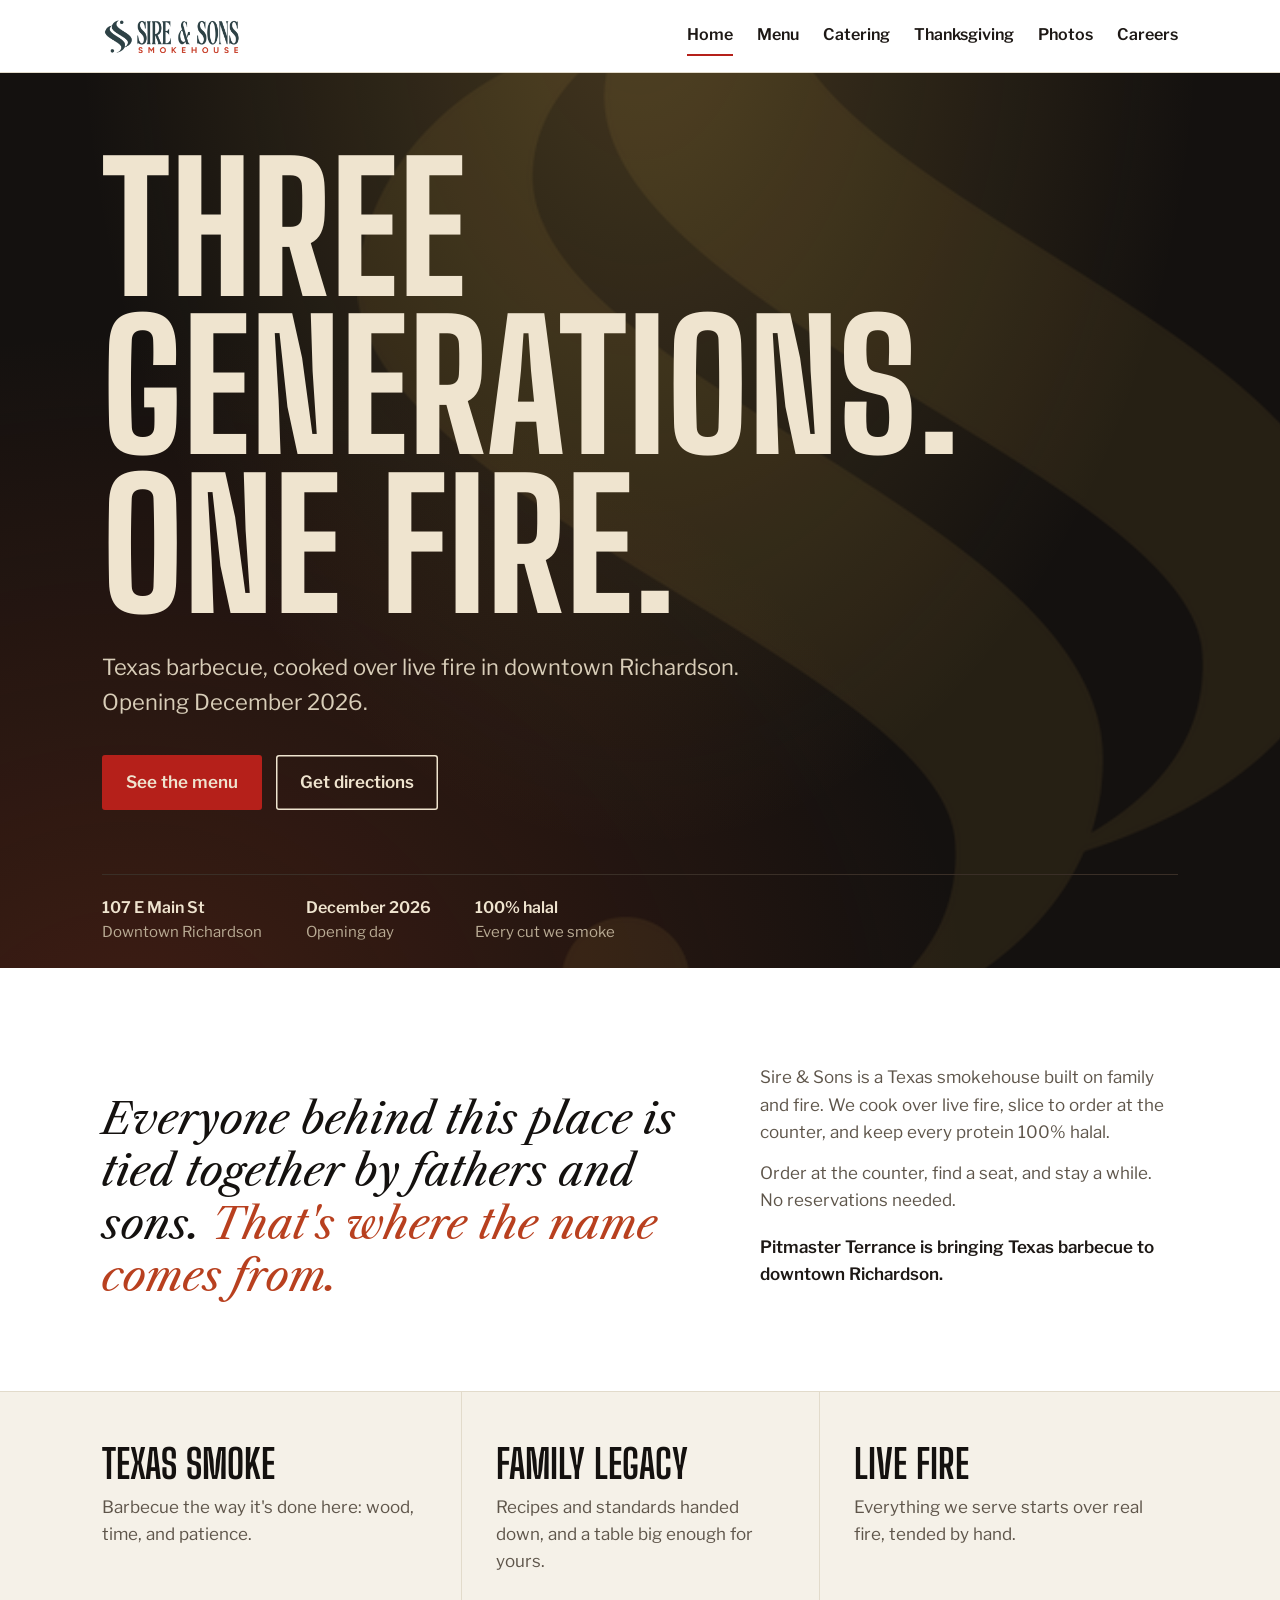
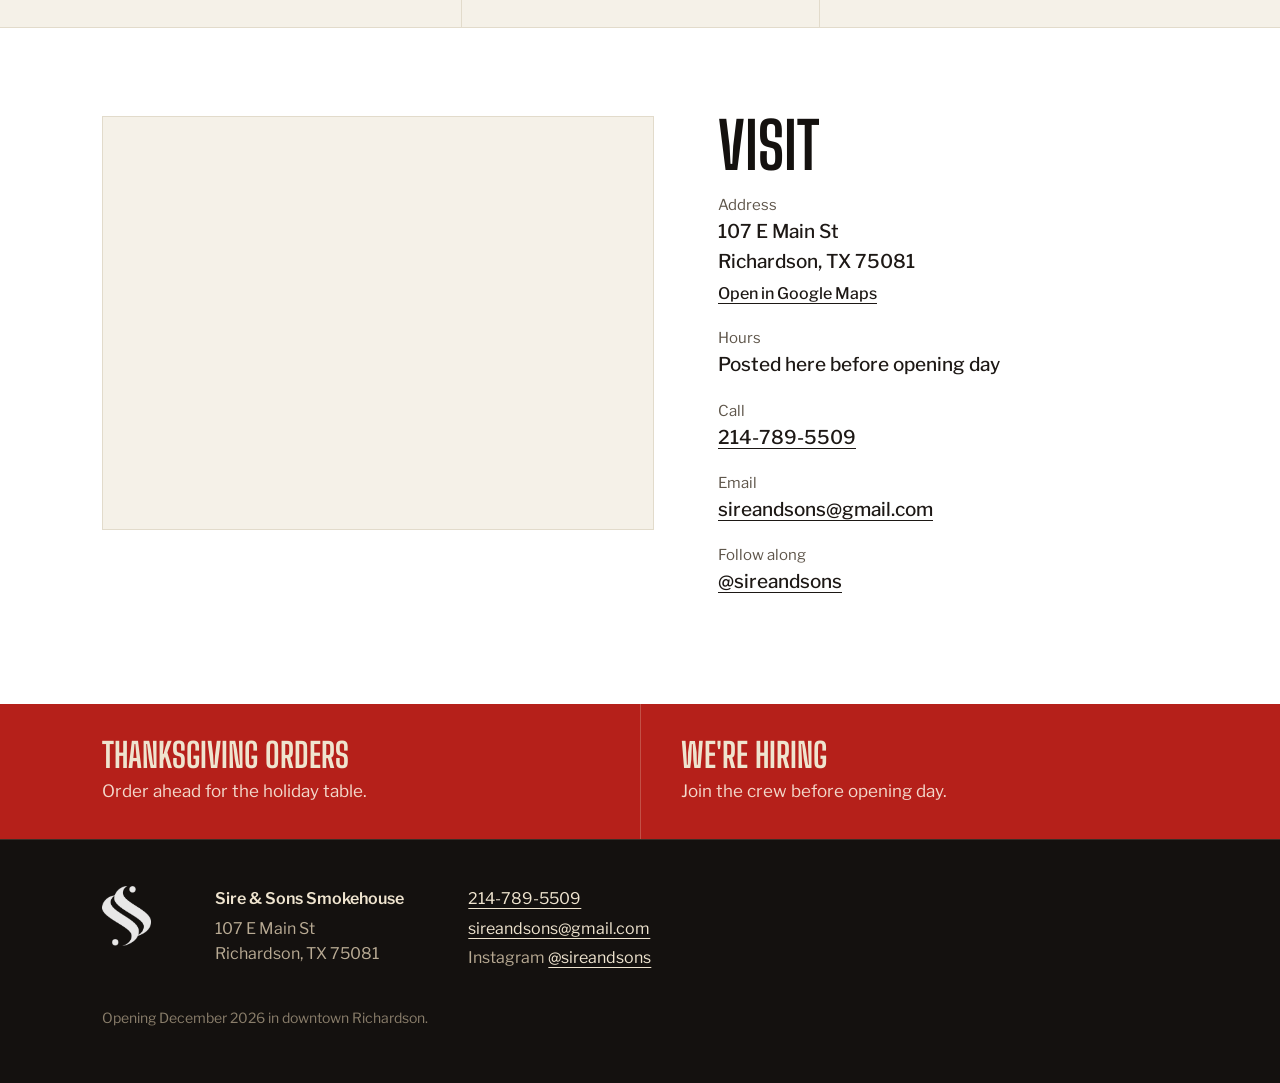
==== commit 0ecba4c9: "Lowercase email address across site Co-Authored-By: Claude Sonnet 5.5 <noreply@anthropic.com> Claude" ====
--- a/index.html
+++ b/index.html
@@ -73,7 +73,7 @@
           <dt>Address</dt><dd>107 E Main St<br>Richardson, TX 75081<br><a href="https://www.google.com/maps/search/?api=1&amp;query=107+E+Main+St+Richardson+TX+75081" style="font-size:16px">Open in Google Maps</a></dd>
           <dt>Hours</dt><dd>Posted here before opening day</dd>
           <dt>Call</dt><dd><a href="tel:+12147895509">214-789-5509</a></dd>
-          <dt>Email</dt><dd><a href="mailto:SireandSons@gmail.com">SireandSons@gmail.com</a></dd>
+          <dt>Email</dt><dd><a href="mailto:sireandsons@gmail.com">sireandsons@gmail.com</a></dd>
           <dt>Follow along</dt><dd><a href="https://www.instagram.com/sireandsons/">@sireandsons</a></dd>
         </dl>
       </div>
@@ -97,7 +97,7 @@
     </div>
     <div>
       <p><a href="tel:+12147895509">214-789-5509</a></p>
-      <p><a href="mailto:SireandSons@gmail.com">SireandSons@gmail.com</a></p>
+      <p><a href="mailto:sireandsons@gmail.com">sireandsons@gmail.com</a></p>
       <p>Instagram <a href="https://www.instagram.com/sireandsons/">@sireandsons</a></p>
     </div>
     <p class="small">Opening December 2026 in downtown Richardson.</p>
